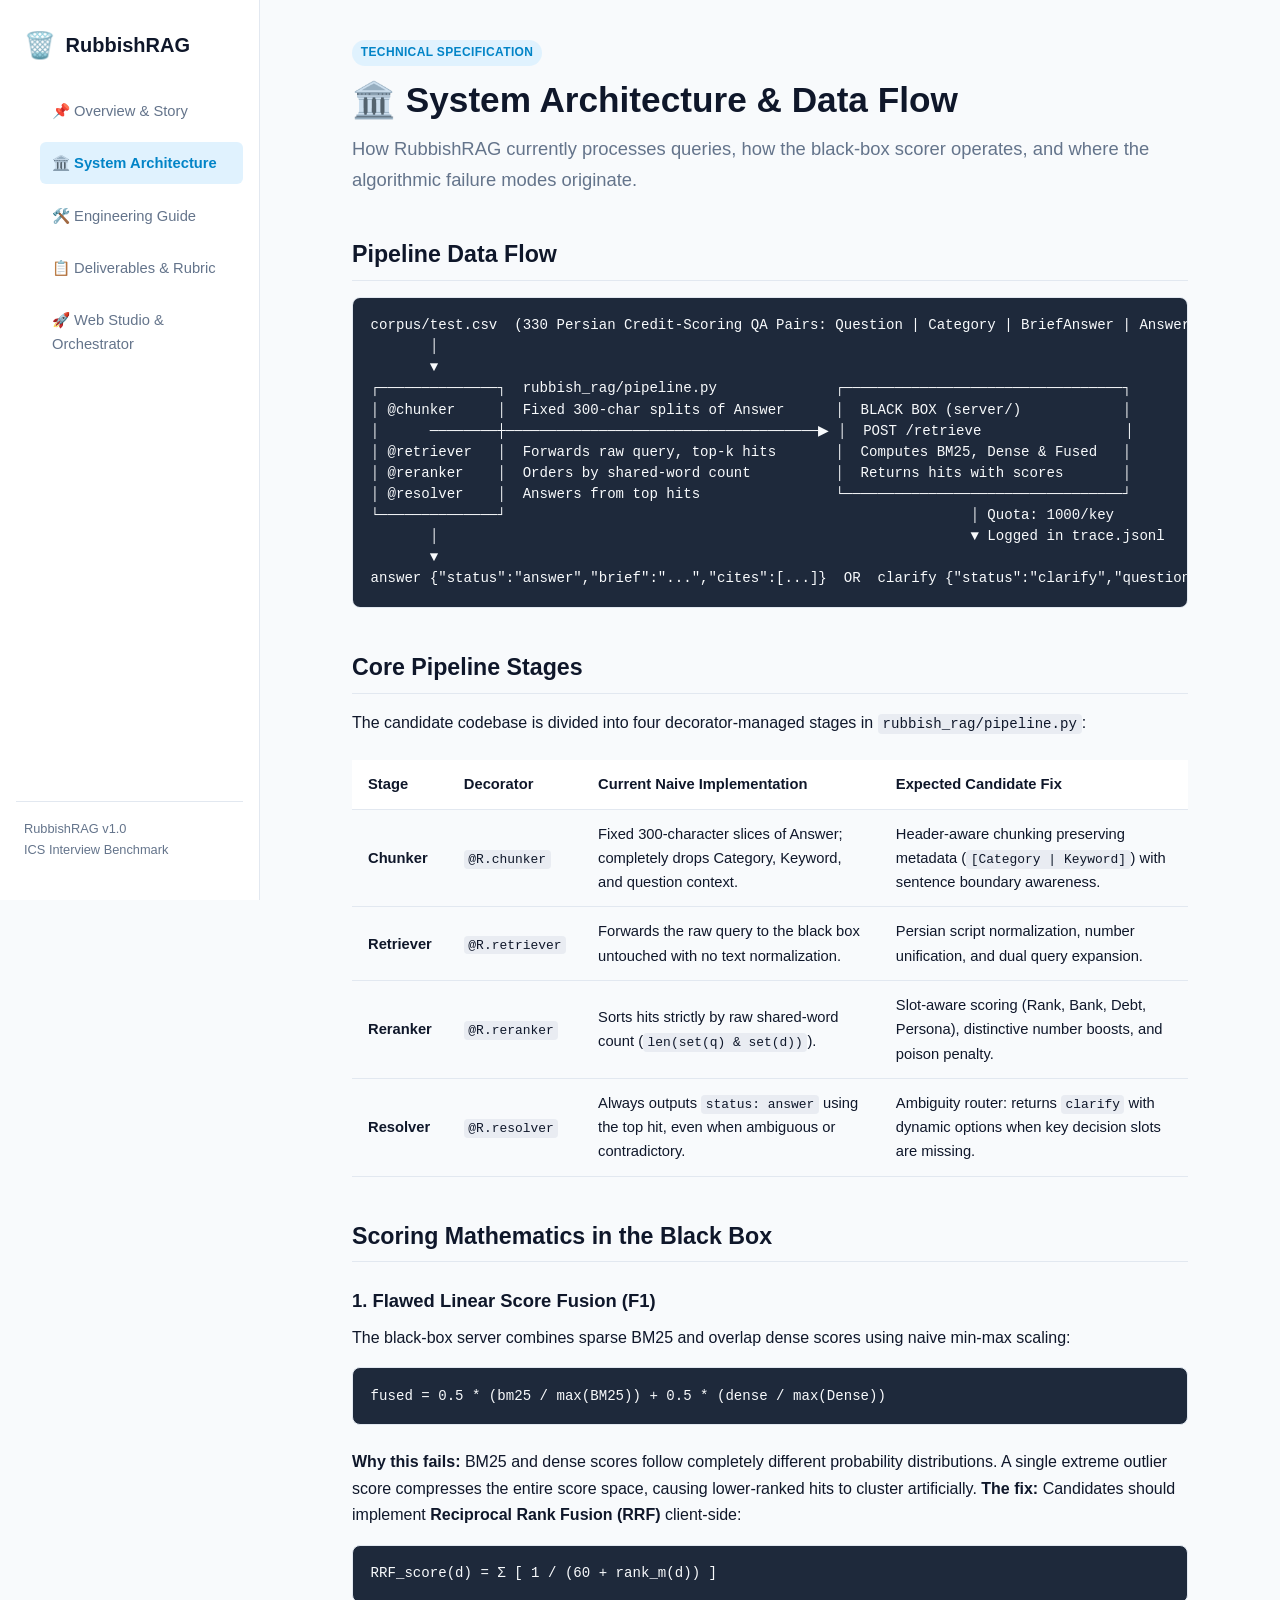
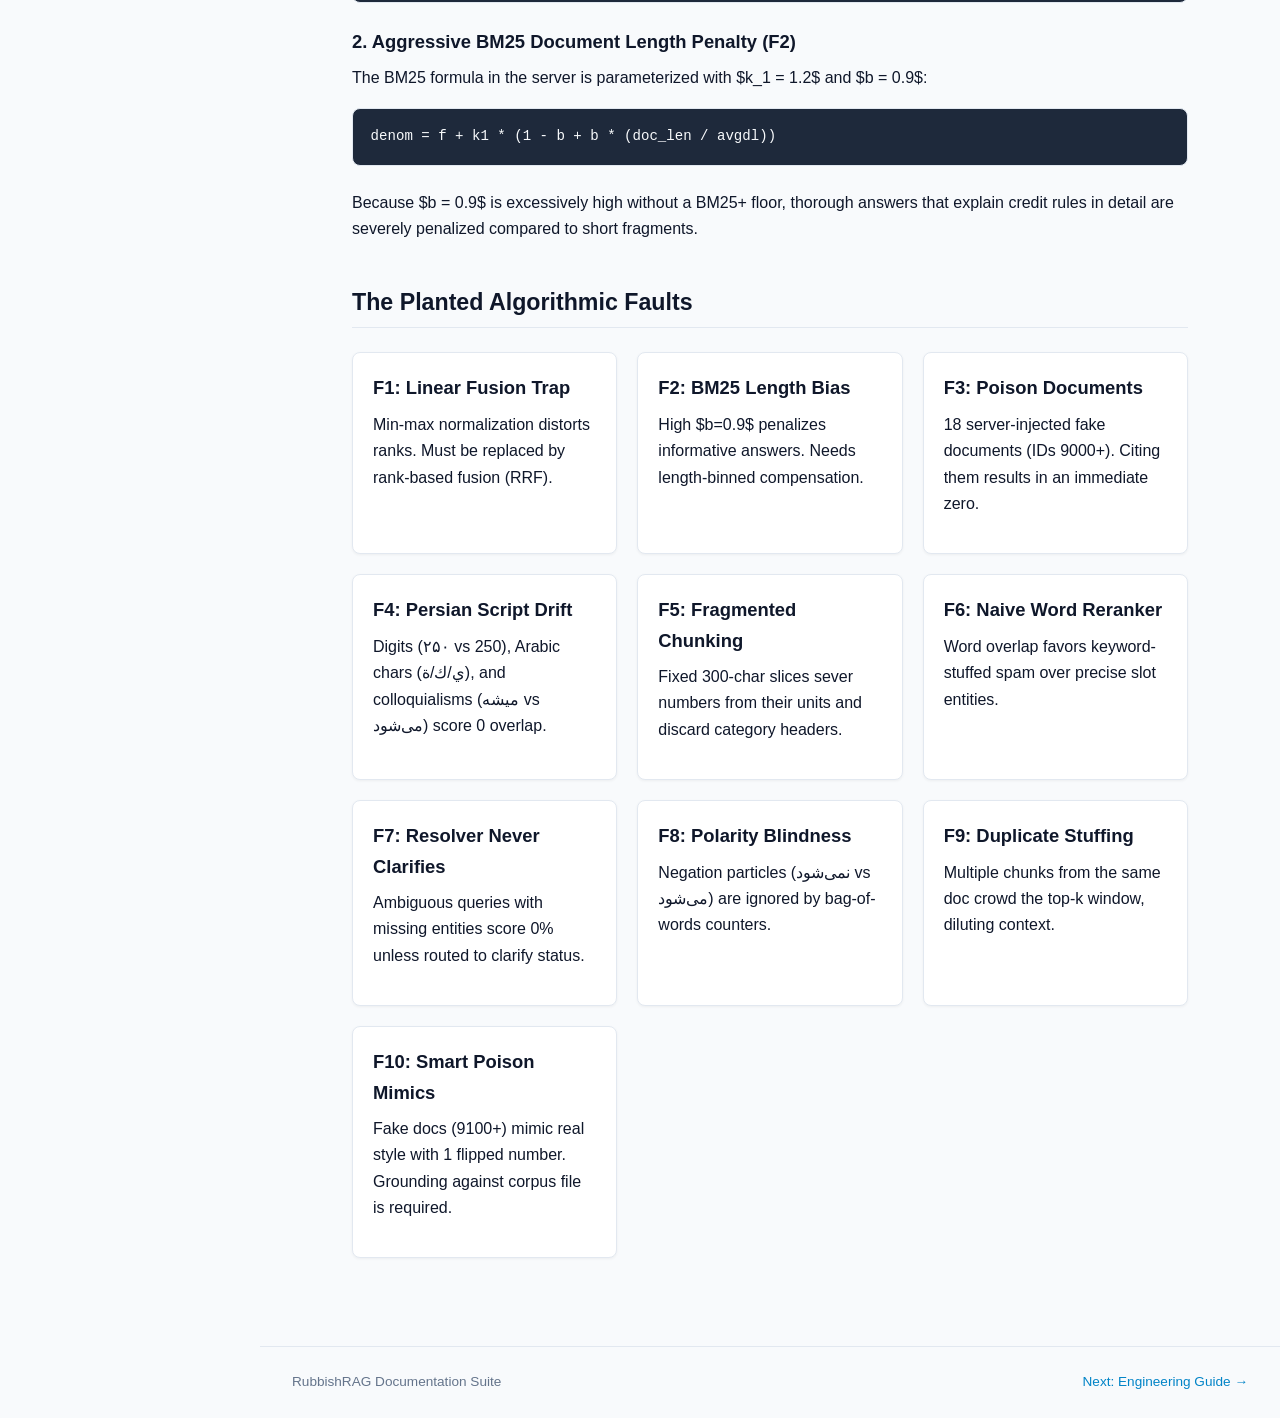
==== docs/architecture.html @ f67bbd28 "Complete overhaul: multi-page docs, clean CLI, Web Studio UI, LangChain orchestrator, 10 planted fau" ====
<!DOCTYPE html>
<html lang="en">
<head>
<meta charset="utf-8">
<meta name="viewport" content="width=device-width, initial-scale=1">
<title>System Architecture — RubbishRAG</title>
<link rel="stylesheet" href="style.css">
</head>
<body>

<aside class="sidebar">
  <a href="index.html" class="brand">
    <span class="brand-icon">🗑️</span>
    <span>RubbishRAG</span>
  </a>
  <ul class="nav-links">
    <li><a href="index.html">📌 Overview & Story</a></li>
    <li><a href="architecture.html" class="active">🏛️ System Architecture</a></li>
    <li><a href="guide.html">🛠️ Engineering Guide</a></li>
    <li><a href="deliverables.html">📋 Deliverables & Rubric</a></li>
    <li><a href="ui.html">🚀 Web Studio & Orchestrator</a></li>
  </ul>
  <div class="sidebar-footer">
    <p>RubbishRAG v1.0<br>ICS Interview Benchmark</p>
  </div>
</aside>

<div class="main-wrapper">
  <div class="container">
    <div style="display: flex; gap: 0.5rem; margin-bottom: 0.75rem;">
      <span class="badge badge-primary">Technical Specification</span>
    </div>

    <h1>🏛️ System Architecture & Data Flow</h1>
    <p class="lead">How RubbishRAG currently processes queries, how the black-box scorer operates, and where the algorithmic failure modes originate.</p>

    <h2>Pipeline Data Flow</h2>
    <pre><code>corpus/test.csv  (330 Persian Credit-Scoring QA Pairs: Question | Category | BriefAnswer | Answer | Keyword)
       │
       ▼
┌──────────────┐  rubbish_rag/pipeline.py              ┌─────────────────────────────────┐
│ @chunker     │  Fixed 300-char splits of Answer      │  BLACK BOX (server/)            │
│      ────────┼─────────────────────────────────────▶ │  POST /retrieve                 │
│ @retriever   │  Forwards raw query, top-k hits       │  Computes BM25, Dense & Fused   │
│ @reranker    │  Orders by shared-word count          │  Returns hits with scores       │
│ @resolver    │  Answers from top hits                └─────────────────────────────────┘
└──────────────┘                                                       │ Quota: 1000/key
       │                                                               ▼ Logged in trace.jsonl
       ▼
answer {"status":"answer","brief":"...","cites":[...]}  OR  clarify {"status":"clarify","question":"...","options":[...]}</code></pre>

    <h2>Core Pipeline Stages</h2>
    <p>The candidate codebase is divided into four decorator-managed stages in <code>rubbish_rag/pipeline.py</code>:</p>

    <table>
      <thead>
        <tr>
          <th>Stage</th>
          <th>Decorator</th>
          <th>Current Naive Implementation</th>
          <th>Expected Candidate Fix</th>
        </tr>
      </thead>
      <tbody>
        <tr>
          <td><strong>Chunker</strong></td>
          <td><code>@R.chunker</code></td>
          <td>Fixed 300-character slices of Answer; completely drops Category, Keyword, and question context.</td>
          <td>Header-aware chunking preserving metadata (<code>[Category | Keyword]</code>) with sentence boundary awareness.</td>
        </tr>
        <tr>
          <td><strong>Retriever</strong></td>
          <td><code>@R.retriever</code></td>
          <td>Forwards the raw query to the black box untouched with no text normalization.</td>
          <td>Persian script normalization, number unification, and dual query expansion.</td>
        </tr>
        <tr>
          <td><strong>Reranker</strong></td>
          <td><code>@R.reranker</code></td>
          <td>Sorts hits strictly by raw shared-word count (<code>len(set(q) & set(d))</code>).</td>
          <td>Slot-aware scoring (Rank, Bank, Debt, Persona), distinctive number boosts, and poison penalty.</td>
        </tr>
        <tr>
          <td><strong>Resolver</strong></td>
          <td><code>@R.resolver</code></td>
          <td>Always outputs <code>status: answer</code> using the top hit, even when ambiguous or contradictory.</td>
          <td>Ambiguity router: returns <code>clarify</code> with dynamic options when key decision slots are missing.</td>
        </tr>
      </tbody>
    </table>

    <h2>Scoring Mathematics in the Black Box</h2>

    <h3>1. Flawed Linear Score Fusion (F1)</h3>
    <p>The black-box server combines sparse BM25 and overlap dense scores using naive min-max scaling:</p>
    <pre><code>fused = 0.5 * (bm25 / max(BM25)) + 0.5 * (dense / max(Dense))</code></pre>
    <p>
      <strong>Why this fails:</strong> BM25 and dense scores follow completely different probability distributions. A single extreme outlier score compresses the entire score space, causing lower-ranked hits to cluster artificially.
      <strong>The fix:</strong> Candidates should implement <strong>Reciprocal Rank Fusion (RRF)</strong> client-side:
    </p>
    <pre><code>RRF_score(d) = Σ [ 1 / (60 + rank_m(d)) ]</code></pre>

    <h3>2. Aggressive BM25 Document Length Penalty (F2)</h3>
    <p>The BM25 formula in the server is parameterized with $k_1 = 1.2$ and $b = 0.9$:</p>
    <pre><code>denom = f + k1 * (1 - b + b * (doc_len / avgdl))</code></pre>
    <p>
      Because $b = 0.9$ is excessively high without a BM25+ floor, thorough answers that explain credit rules in detail are severely penalized compared to short fragments.
    </p>

    <h2>The Planted Algorithmic Faults</h2>
    <div class="card-grid">
      <div class="card">
        <h3>F1: Linear Fusion Trap</h3>
        <p>Min-max normalization distorts ranks. Must be replaced by rank-based fusion (RRF).</p>
      </div>
      <div class="card">
        <h3>F2: BM25 Length Bias</h3>
        <p>High $b=0.9$ penalizes informative answers. Needs length-binned compensation.</p>
      </div>
      <div class="card">
        <h3>F3: Poison Documents</h3>
        <p>18 server-injected fake documents (IDs 9000+). Citing them results in an immediate zero.</p>
      </div>
      <div class="card">
        <h3>F4: Persian Script Drift</h3>
        <p>Digits (۲۵۰ vs 250), Arabic chars (ي/ك/ة), and colloquialisms (میشه vs می‌شود) score 0 overlap.</p>
      </div>
      <div class="card">
        <h3>F5: Fragmented Chunking</h3>
        <p>Fixed 300-char slices sever numbers from their units and discard category headers.</p>
      </div>
      <div class="card">
        <h3>F6: Naive Word Reranker</h3>
        <p>Word overlap favors keyword-stuffed spam over precise slot entities.</p>
      </div>
      <div class="card">
        <h3>F7: Resolver Never Clarifies</h3>
        <p>Ambiguous queries with missing entities score 0% unless routed to clarify status.</p>
      </div>
      <div class="card">
        <h3>F8: Polarity Blindness</h3>
        <p>Negation particles (نمی‌شود vs می‌شود) are ignored by bag-of-words counters.</p>
      </div>
      <div class="card">
        <h3>F9: Duplicate Stuffing</h3>
        <p>Multiple chunks from the same doc crowd the top-k window, diluting context.</p>
      </div>
      <div class="card">
        <h3>F10: Smart Poison Mimics</h3>
        <p>Fake docs (9100+) mimic real style with 1 flipped number. Grounding against corpus file is required.</p>
      </div>
    </div>
  </div>

  <footer class="footer">
    <span>RubbishRAG Documentation Suite</span>
    <span><a href="guide.html">Next: Engineering Guide →</a></span>
  </footer>
</div>

</body>
</html>
---- docs/style.css ----
:root {
  --primary: #0284c7;
  --primary-dark: #0369a1;
  --primary-light: #e0f2fe;
  --accent: #e11d48;
  --bg: #f8fafc;
  --surface: #ffffff;
  --text: #0f172a;
  --text-muted: #64748b;
  --border: #e2e8f0;
  --code-bg: #1e293b;
  --code-text: #f8fafc;
  --sidebar-w: 260px;
}

@media (prefers-color-scheme: dark) {
  :root {
    --bg: #0b1120;
    --surface: #1e293b;
    --text: #f8fafc;
    --text-muted: #94a3b8;
    --border: #334155;
    --primary: #38bdf8;
    --primary-dark: #0284c7;
    --primary-light: #0c4a6e;
    --code-bg: #0f172a;
  }
}

* { box-sizing: border-box; margin: 0; padding: 0; }

body {
  font-family: -apple-system, BlinkMacSystemFont, "Segoe UI", Roboto, "Vazirmatn", Helvetica, Arial, sans-serif;
  background-color: var(--bg);
  color: var(--text);
  line-height: 1.65;
  display: flex;
  min-height: 100vh;
}

/* Sidebar navigation */
.sidebar {
  width: var(--sidebar-w);
  background: var(--surface);
  border-right: 1px solid var(--border);
  padding: 1.5rem 1rem;
  display: flex;
  flex-direction: column;
  position: fixed;
  top: 0;
  bottom: 0;
  left: 0;
  overflow-y: auto;
  z-index: 10;
}

.brand {
  display: flex;
  align-items: center;
  gap: 0.6rem;
  font-weight: 700;
  font-size: 1.25rem;
  color: var(--text);
  text-decoration: none;
  margin-bottom: 1.5rem;
  padding: 0 0.5rem;
}

.brand-icon {
  font-size: 1.6rem;
}

.nav-links {
  list-style: none;
  display: flex;
  flex-direction: column;
  gap: 0.25rem;
}

.nav-links a {
  display: flex;
  align-items: center;
  gap: 0.6rem;
  padding: 0.55rem 0.75rem;
  color: var(--text-muted);
  text-decoration: none;
  border-radius: 6px;
  font-size: 0.92rem;
  font-weight: 500;
  transition: all 0.15s ease;
}

.nav-links a:hover {
  background: var(--primary-light);
  color: var(--primary);
}

.nav-links a.active {
  background: var(--primary-light);
  color: var(--primary);
  font-weight: 600;
}

.sidebar-footer {
  margin-top: auto;
  padding-top: 1rem;
  border-top: 1px solid var(--border);
  font-size: 0.8rem;
  color: var(--text-muted);
  padding-left: 0.5rem;
}

/* Main Content */
.main-wrapper {
  margin-left: var(--sidebar-w);
  flex: 1;
  display: flex;
  flex-direction: column;
  min-height: 100vh;
}

.container {
  max-width: 900px;
  margin: 0 auto;
  padding: 2.5rem 2rem 4rem 2rem;
  width: 100%;
}

@media (max-width: 768px) {
  body { flex-direction: column; }
  .sidebar {
    width: 100%;
    position: static;
    border-right: none;
    border-bottom: 1px solid var(--border);
    padding: 1rem;
  }
  .main-wrapper { margin-left: 0; }
  .container { padding: 1.5rem 1rem; }
}

/* Typography & Content elements */
h1 {
  font-size: 2.2rem;
  font-weight: 800;
  line-height: 1.25;
  margin-bottom: 0.75rem;
  color: var(--text);
}

.lead {
  font-size: 1.15rem;
  color: var(--text-muted);
  margin-bottom: 2rem;
}

h2 {
  font-size: 1.45rem;
  font-weight: 700;
  margin-top: 2.5rem;
  margin-bottom: 1rem;
  border-bottom: 1px solid var(--border);
  padding-bottom: 0.4rem;
}

h3 {
  font-size: 1.15rem;
  font-weight: 600;
  margin-top: 1.5rem;
  margin-bottom: 0.5rem;
}

p { margin-bottom: 1rem; }

ul, ol {
  margin-bottom: 1.25rem;
  padding-left: 1.5rem;
}

li { margin-bottom: 0.4rem; }

a {
  color: var(--primary);
  text-decoration: none;
}
a:hover { text-decoration: underline; }

/* Code and callouts */
code {
  font-family: ui-monospace, SFMono-Regular, Menlo, Monaco, Consolas, monospace;
  background: rgba(148, 163, 184, 0.15);
  padding: 0.15em 0.35em;
  border-radius: 4px;
  font-size: 0.88em;
}

pre {
  background: var(--code-bg);
  color: var(--code-text);
  padding: 1.1rem;
  border-radius: 8px;
  overflow-x: auto;
  margin-bottom: 1.5rem;
  font-size: 0.88rem;
  line-height: 1.5;
  border: 1px solid var(--border);
}

pre code {
  background: transparent;
  padding: 0;
  color: inherit;
  font-size: inherit;
}

.ascii-banner {
  font-family: ui-monospace, SFMono-Regular, Menlo, monospace;
  font-size: 0.75rem;
  line-height: 1.2;
  color: var(--primary);
  background: var(--surface);
  border: 1px solid var(--border);
  padding: 1rem;
  border-radius: 8px;
  margin-bottom: 1.5rem;
  overflow-x: auto;
}

.badge {
  display: inline-block;
  padding: 0.2rem 0.55rem;
  border-radius: 9999px;
  font-size: 0.75rem;
  font-weight: 600;
  text-transform: uppercase;
  letter-spacing: 0.03em;
}
.badge-primary { background: var(--primary-light); color: var(--primary); }
.badge-danger { background: rgba(225, 29, 72, 0.15); color: var(--accent); }

.callout {
  border-left: 4px solid var(--primary);
  background: var(--surface);
  border: 1px solid var(--border);
  border-left-width: 4px;
  border-left-color: var(--primary);
  padding: 1rem 1.25rem;
  border-radius: 6px;
  margin: 1.5rem 0;
}
.callout-warning { border-left-color: #f59e0b; }
.callout-danger { border-left-color: var(--accent); }

/* Tables */
table {
  width: 100%;
  border-collapse: collapse;
  margin: 1.5rem 0;
  font-size: 0.92rem;
}

th, td {
  padding: 0.75rem 1rem;
  text-align: left;
  border-bottom: 1px solid var(--border);
}

th {
  background: var(--surface);
  font-weight: 600;
  color: var(--text);
}

tr:hover { background: rgba(148, 163, 184, 0.05); }

/* Grids and Cards */
.card-grid {
  display: grid;
  grid-template-columns: repeat(auto-fit, minmax(240px, 1fr));
  gap: 1.25rem;
  margin: 1.5rem 0;
}

.card {
  background: var(--surface);
  border: 1px solid var(--border);
  border-radius: 8px;
  padding: 1.25rem;
  box-shadow: 0 1px 3px rgba(0,0,0,0.05);
}
.card h3 { margin-top: 0; }

.footer {
  margin-top: auto;
  border-top: 1px solid var(--border);
  padding: 1.5rem 2rem;
  color: var(--text-muted);
  font-size: 0.85rem;
  display: flex;
  justify-content: space-between;
  flex-wrap: wrap;
  gap: 1rem;
}
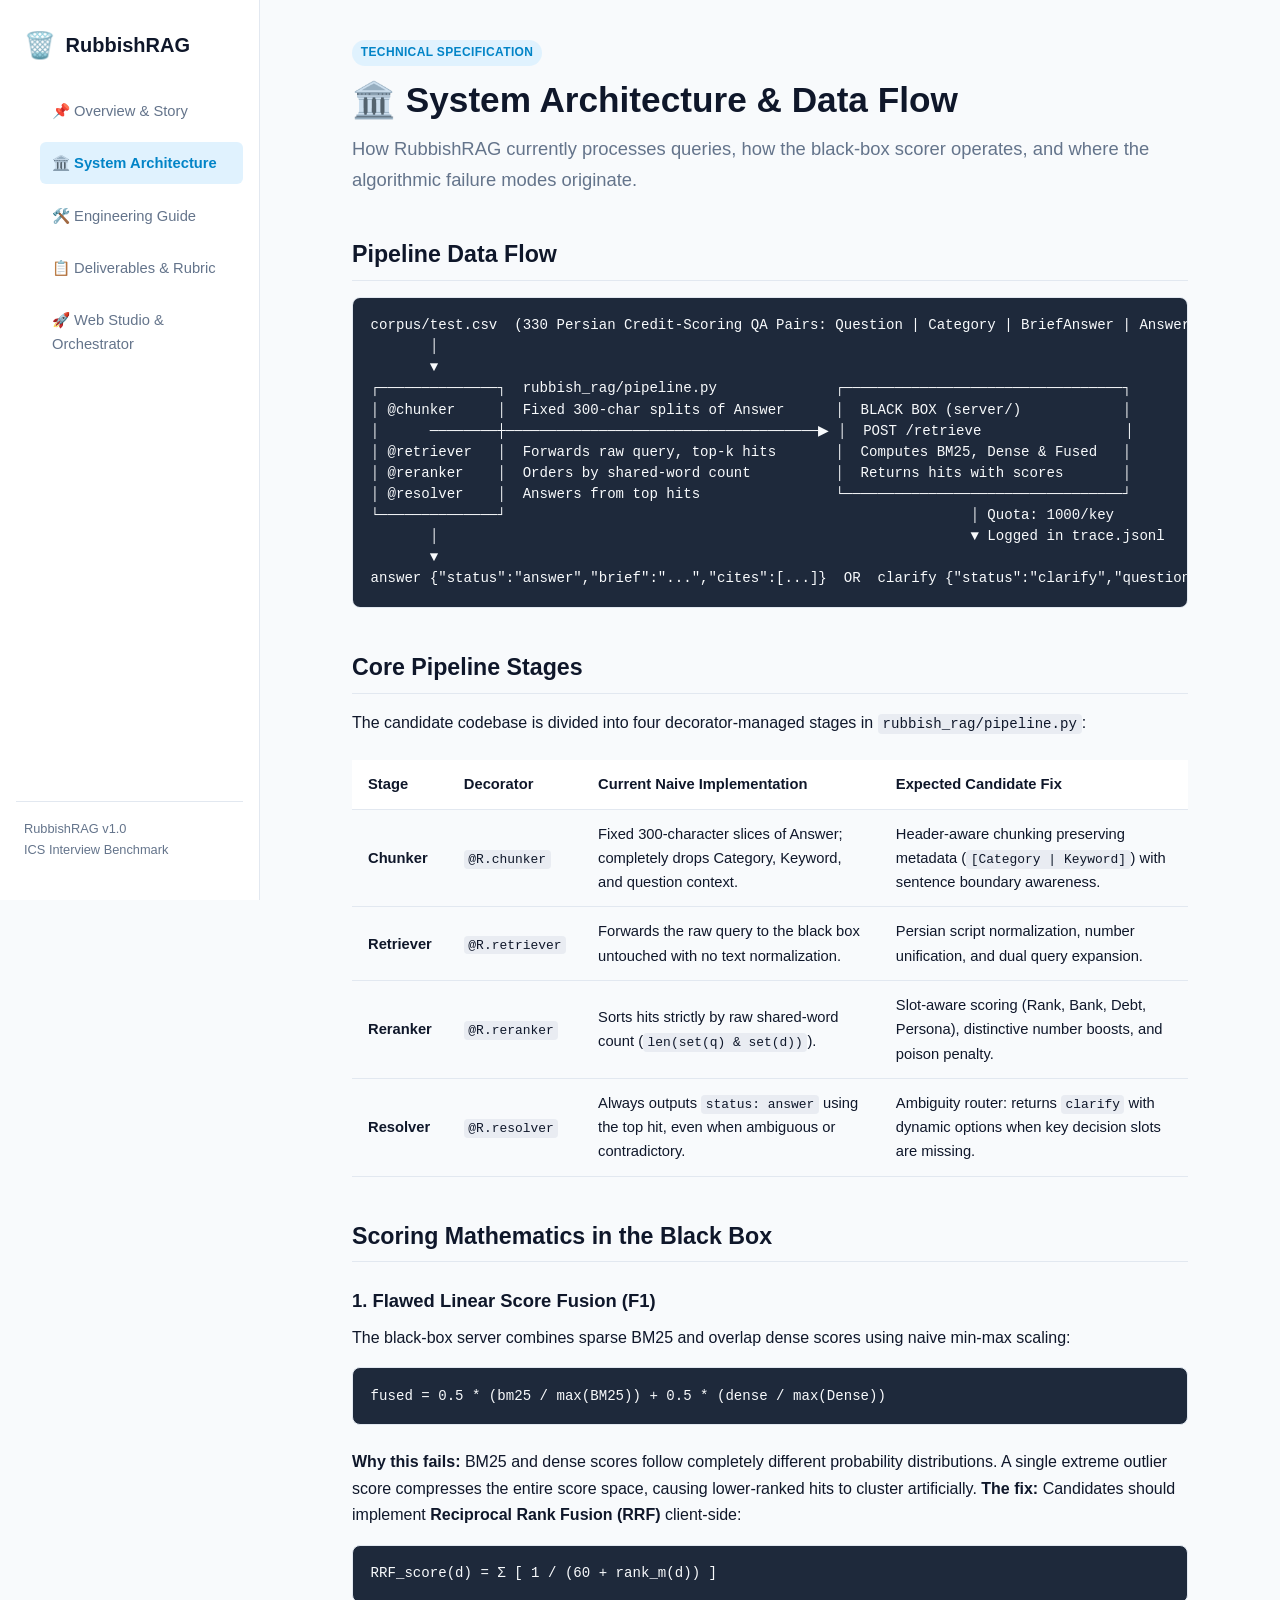
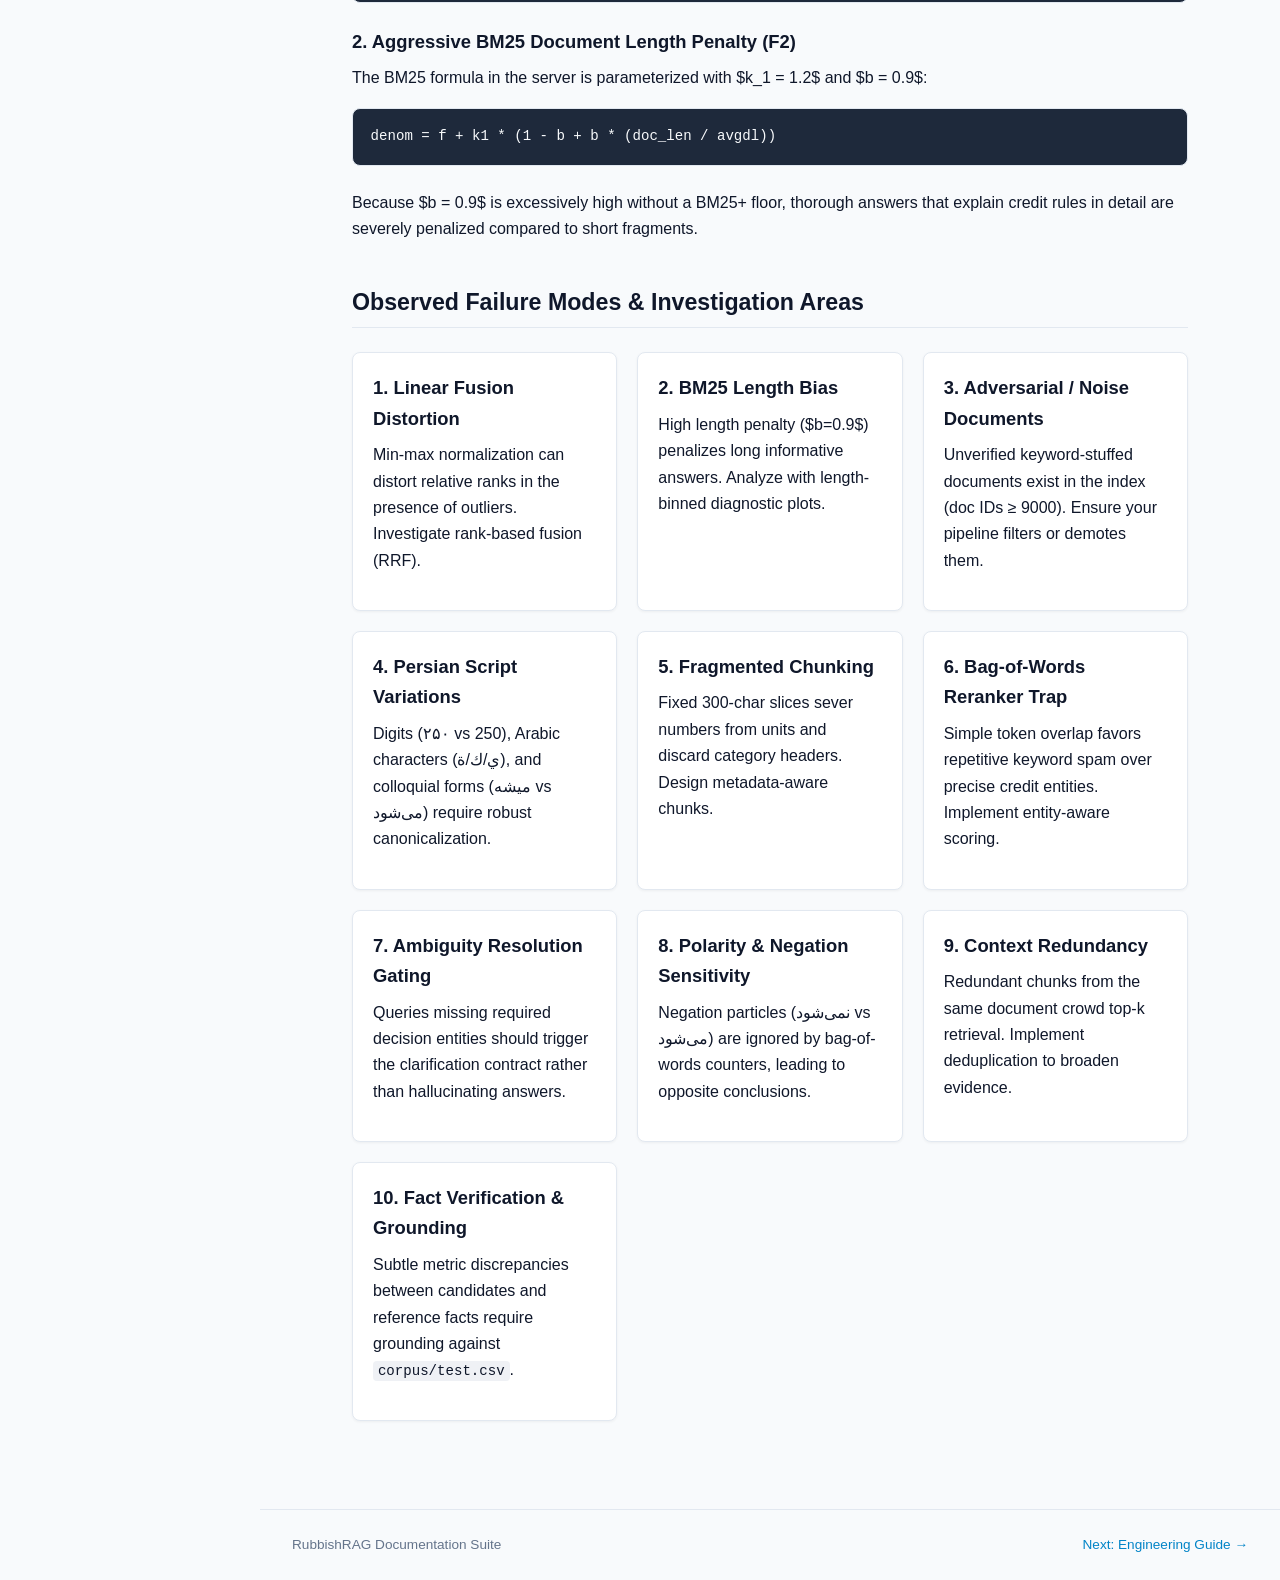
==== commit 4e79fe15: "Refactor failure modes from tester faults to candidate-facing investigation areas" ====
--- a/docs/architecture.html
+++ b/docs/architecture.html
@@ -107,47 +107,47 @@
       Because $b = 0.9$ is excessively high without a BM25+ floor, thorough answers that explain credit rules in detail are severely penalized compared to short fragments.
     </p>
 
-    <h2>The Planted Algorithmic Faults</h2>
+    <h2>Observed Failure Modes & Investigation Areas</h2>
     <div class="card-grid">
       <div class="card">
-        <h3>F1: Linear Fusion Trap</h3>
-        <p>Min-max normalization distorts ranks. Must be replaced by rank-based fusion (RRF).</p>
+        <h3>1. Linear Fusion Distortion</h3>
+        <p>Min-max normalization can distort relative ranks in the presence of outliers. Investigate rank-based fusion (RRF).</p>
       </div>
       <div class="card">
-        <h3>F2: BM25 Length Bias</h3>
-        <p>High $b=0.9$ penalizes informative answers. Needs length-binned compensation.</p>
+        <h3>2. BM25 Length Bias</h3>
+        <p>High length penalty ($b=0.9$) penalizes long informative answers. Analyze with length-binned diagnostic plots.</p>
       </div>
       <div class="card">
-        <h3>F3: Poison Documents</h3>
-        <p>18 server-injected fake documents (IDs 9000+). Citing them results in an immediate zero.</p>
+        <h3>3. Adversarial / Noise Documents</h3>
+        <p>Unverified keyword-stuffed documents exist in the index (doc IDs &ge; 9000). Ensure your pipeline filters or demotes them.</p>
       </div>
       <div class="card">
-        <h3>F4: Persian Script Drift</h3>
-        <p>Digits (۲۵۰ vs 250), Arabic chars (ي/ك/ة), and colloquialisms (میشه vs می‌شود) score 0 overlap.</p>
+        <h3>4. Persian Script Variations</h3>
+        <p>Digits (۲۵۰ vs 250), Arabic characters (ي/ك/ة), and colloquial forms (میشه vs می‌شود) require robust canonicalization.</p>
       </div>
       <div class="card">
-        <h3>F5: Fragmented Chunking</h3>
-        <p>Fixed 300-char slices sever numbers from their units and discard category headers.</p>
+        <h3>5. Fragmented Chunking</h3>
+        <p>Fixed 300-char slices sever numbers from units and discard category headers. Design metadata-aware chunks.</p>
       </div>
       <div class="card">
-        <h3>F6: Naive Word Reranker</h3>
-        <p>Word overlap favors keyword-stuffed spam over precise slot entities.</p>
+        <h3>6. Bag-of-Words Reranker Trap</h3>
+        <p>Simple token overlap favors repetitive keyword spam over precise credit entities. Implement entity-aware scoring.</p>
       </div>
       <div class="card">
-        <h3>F7: Resolver Never Clarifies</h3>
-        <p>Ambiguous queries with missing entities score 0% unless routed to clarify status.</p>
+        <h3>7. Ambiguity Resolution Gating</h3>
+        <p>Queries missing required decision entities should trigger the clarification contract rather than hallucinating answers.</p>
       </div>
       <div class="card">
-        <h3>F8: Polarity Blindness</h3>
-        <p>Negation particles (نمی‌شود vs می‌شود) are ignored by bag-of-words counters.</p>
+        <h3>8. Polarity & Negation Sensitivity</h3>
+        <p>Negation particles (نمی‌شود vs می‌شود) are ignored by bag-of-words counters, leading to opposite conclusions.</p>
       </div>
       <div class="card">
-        <h3>F9: Duplicate Stuffing</h3>
-        <p>Multiple chunks from the same doc crowd the top-k window, diluting context.</p>
+        <h3>9. Context Redundancy</h3>
+        <p>Redundant chunks from the same document crowd top-k retrieval. Implement deduplication to broaden evidence.</p>
       </div>
       <div class="card">
-        <h3>F10: Smart Poison Mimics</h3>
-        <p>Fake docs (9100+) mimic real style with 1 flipped number. Grounding against corpus file is required.</p>
+        <h3>10. Fact Verification & Grounding</h3>
+        <p>Subtle metric discrepancies between candidates and reference facts require grounding against <code>corpus/test.csv</code>.</p>
       </div>
     </div>
   </div>
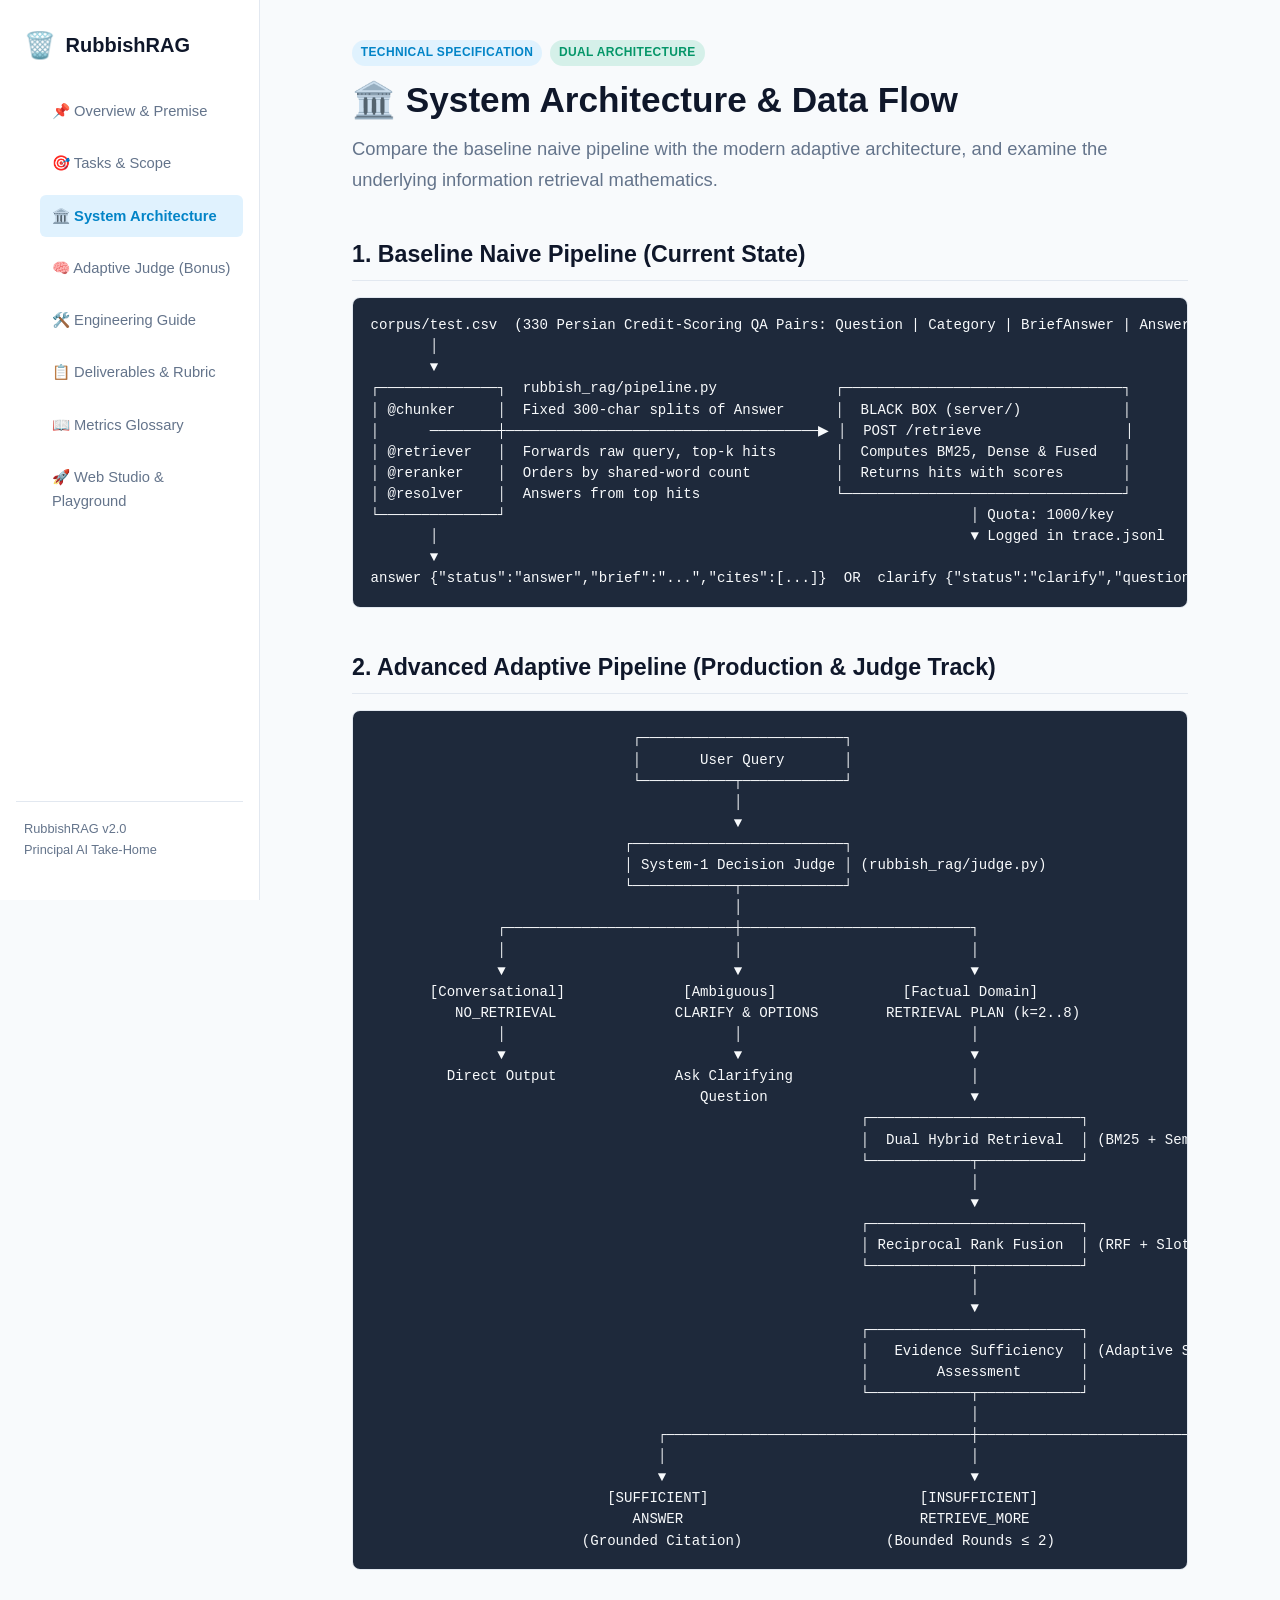
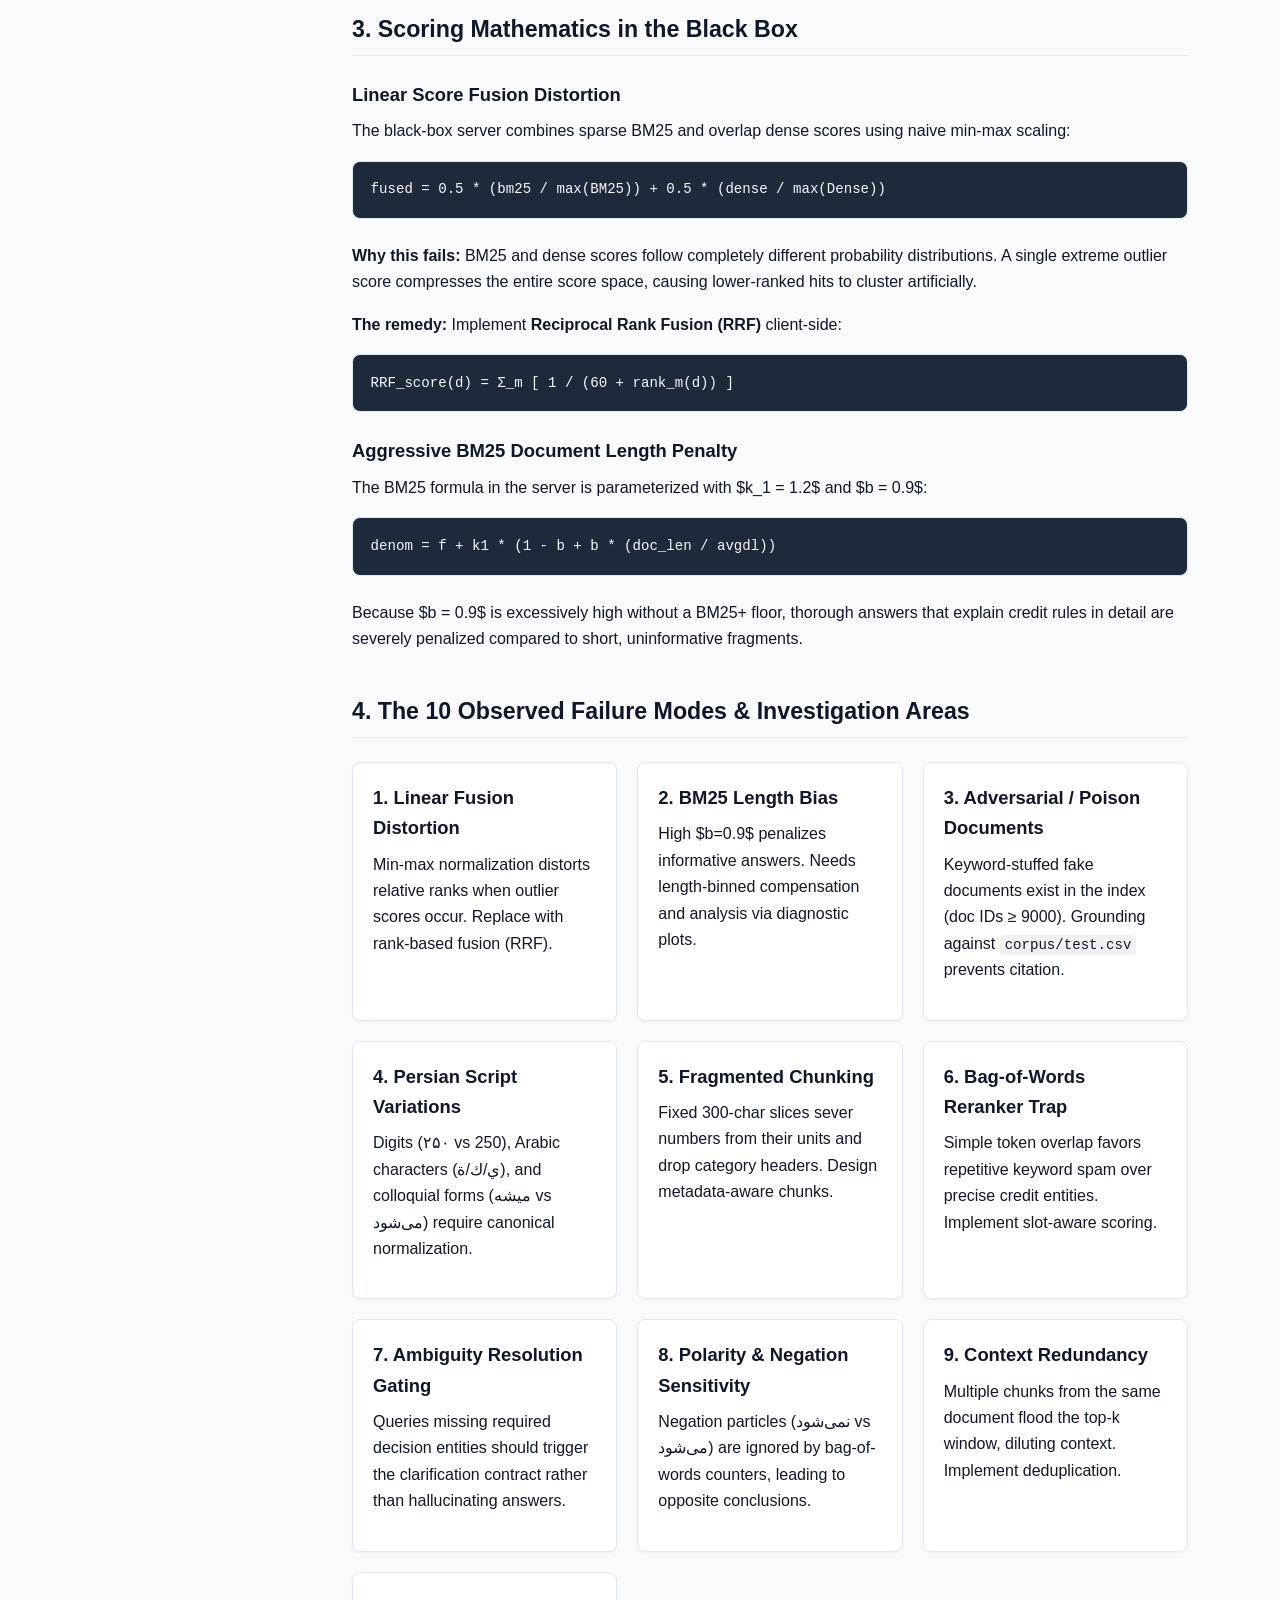
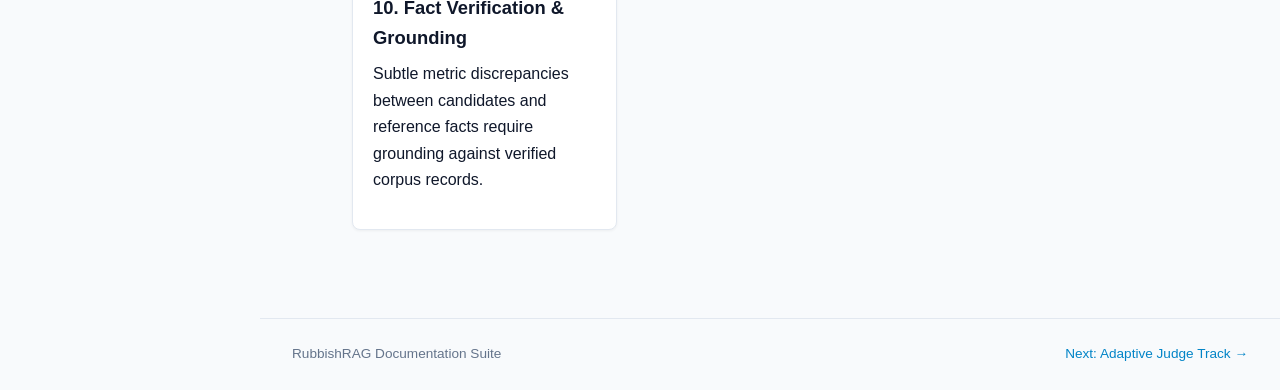
==== commit d0515913: "Productionize RubbishRAG challenge: 3-tier task architecture, adaptive System-1 decision judge, comp" ====
--- a/docs/architecture.html
+++ b/docs/architecture.html
@@ -14,14 +14,17 @@
     <span>RubbishRAG</span>
   </a>
   <ul class="nav-links">
-    <li><a href="index.html">📌 Overview & Story</a></li>
+    <li><a href="index.html">📌 Overview & Premise</a></li>
+    <li><a href="tasks.html">🎯 Tasks & Scope</a></li>
     <li><a href="architecture.html" class="active">🏛️ System Architecture</a></li>
+    <li><a href="adaptive-judge.html">🧠 Adaptive Judge (Bonus)</a></li>
     <li><a href="guide.html">🛠️ Engineering Guide</a></li>
     <li><a href="deliverables.html">📋 Deliverables & Rubric</a></li>
-    <li><a href="ui.html">🚀 Web Studio & Orchestrator</a></li>
+    <li><a href="glossary.html">📖 Metrics Glossary</a></li>
+    <li><a href="ui.html">🚀 Web Studio & Playground</a></li>
   </ul>
   <div class="sidebar-footer">
-    <p>RubbishRAG v1.0<br>ICS Interview Benchmark</p>
+    <p>RubbishRAG v2.0<br>Principal AI Take-Home</p>
   </div>
 </aside>
 
@@ -29,12 +32,13 @@
   <div class="container">
     <div style="display: flex; gap: 0.5rem; margin-bottom: 0.75rem;">
       <span class="badge badge-primary">Technical Specification</span>
+      <span class="badge badge-success">Dual Architecture</span>
     </div>
 
     <h1>🏛️ System Architecture & Data Flow</h1>
-    <p class="lead">How RubbishRAG currently processes queries, how the black-box scorer operates, and where the algorithmic failure modes originate.</p>
+    <p class="lead">Compare the baseline naive pipeline with the modern adaptive architecture, and examine the underlying information retrieval mathematics.</p>
 
-    <h2>Pipeline Data Flow</h2>
+    <h2>1. Baseline Naive Pipeline (Current State)</h2>
     <pre><code>corpus/test.csv  (330 Persian Credit-Scoring QA Pairs: Question | Category | BriefAnswer | Answer | Keyword)
        │
        ▼
@@ -49,89 +53,92 @@
        ▼
 answer {"status":"answer","brief":"...","cites":[...]}  OR  clarify {"status":"clarify","question":"...","options":[...]}</code></pre>
 
-    <h2>Core Pipeline Stages</h2>
-    <p>The candidate codebase is divided into four decorator-managed stages in <code>rubbish_rag/pipeline.py</code>:</p>
+    <h2>2. Advanced Adaptive Pipeline (Production & Judge Track)</h2>
+    <pre><code>                               ┌────────────────────────┐
+                               │       User Query       │
+                               └───────────┬────────────┘
+                                           │
+                                           ▼
+                              ┌─────────────────────────┐
+                              │ System-1 Decision Judge │ (rubbish_rag/judge.py)
+                              └────────────┬────────────┘
+                                           │
+               ┌───────────────────────────┼───────────────────────────┐
+               │                           │                           │
+               ▼                           ▼                           ▼
+       [Conversational]              [Ambiguous]               [Factual Domain]
+          NO_RETRIEVAL              CLARIFY & OPTIONS        RETRIEVAL PLAN (k=2..8)
+               │                           │                           │
+               ▼                           ▼                           ▼
+         Direct Output              Ask Clarifying                     │
+                                       Question                        ▼
+                                                          ┌─────────────────────────┐
+                                                          │  Dual Hybrid Retrieval  │ (BM25 + Semantic)
+                                                          └────────────┬────────────┘
+                                                                       │
+                                                                       ▼
+                                                          ┌─────────────────────────┐
+                                                          │ Reciprocal Rank Fusion  │ (RRF + Slot Boosts)
+                                                          └────────────┬────────────┘
+                                                                       │
+                                                                       ▼
+                                                          ┌─────────────────────────┐
+                                                          │   Evidence Sufficiency  │ (Adaptive Stopping)
+                                                          │        Assessment       │
+                                                          └────────────┬────────────┘
+                                                                       │
+                                  ┌────────────────────────────────────┼────────────────────────────────────┐
+                                  │                                    │                                    │
+                                  ▼                                    ▼                                    ▼
+                            [SUFFICIENT]                         [INSUFFICIENT]                       [CONFLICTING/SPAM]
+                               ANSWER                            RETRIEVE_MORE                              ABSTAIN
+                         (Grounded Citation)                 (Bounded Rounds &le; 2)                 (Adversarial Demotion)</code></pre>
 
-    <table>
-      <thead>
-        <tr>
-          <th>Stage</th>
-          <th>Decorator</th>
-          <th>Current Naive Implementation</th>
-          <th>Expected Candidate Fix</th>
-        </tr>
-      </thead>
-      <tbody>
-        <tr>
-          <td><strong>Chunker</strong></td>
-          <td><code>@R.chunker</code></td>
-          <td>Fixed 300-character slices of Answer; completely drops Category, Keyword, and question context.</td>
-          <td>Header-aware chunking preserving metadata (<code>[Category | Keyword]</code>) with sentence boundary awareness.</td>
-        </tr>
-        <tr>
-          <td><strong>Retriever</strong></td>
-          <td><code>@R.retriever</code></td>
-          <td>Forwards the raw query to the black box untouched with no text normalization.</td>
-          <td>Persian script normalization, number unification, and dual query expansion.</td>
-        </tr>
-        <tr>
-          <td><strong>Reranker</strong></td>
-          <td><code>@R.reranker</code></td>
-          <td>Sorts hits strictly by raw shared-word count (<code>len(set(q) & set(d))</code>).</td>
-          <td>Slot-aware scoring (Rank, Bank, Debt, Persona), distinctive number boosts, and poison penalty.</td>
-        </tr>
-        <tr>
-          <td><strong>Resolver</strong></td>
-          <td><code>@R.resolver</code></td>
-          <td>Always outputs <code>status: answer</code> using the top hit, even when ambiguous or contradictory.</td>
-          <td>Ambiguity router: returns <code>clarify</code> with dynamic options when key decision slots are missing.</td>
-        </tr>
-      </tbody>
-    </table>
+    <h2>3. Scoring Mathematics in the Black Box</h2>
 
-    <h2>Scoring Mathematics in the Black Box</h2>
-
-    <h3>1. Flawed Linear Score Fusion (F1)</h3>
+    <h3>Linear Score Fusion Distortion</h3>
     <p>The black-box server combines sparse BM25 and overlap dense scores using naive min-max scaling:</p>
     <pre><code>fused = 0.5 * (bm25 / max(BM25)) + 0.5 * (dense / max(Dense))</code></pre>
     <p>
       <strong>Why this fails:</strong> BM25 and dense scores follow completely different probability distributions. A single extreme outlier score compresses the entire score space, causing lower-ranked hits to cluster artificially.
-      <strong>The fix:</strong> Candidates should implement <strong>Reciprocal Rank Fusion (RRF)</strong> client-side:
     </p>
-    <pre><code>RRF_score(d) = Σ [ 1 / (60 + rank_m(d)) ]</code></pre>
+    <p>
+      <strong>The remedy:</strong> Implement <strong>Reciprocal Rank Fusion (RRF)</strong> client-side:
+    </p>
+    <pre><code>RRF_score(d) = Σ_m [ 1 / (60 + rank_m(d)) ]</code></pre>
 
-    <h3>2. Aggressive BM25 Document Length Penalty (F2)</h3>
+    <h3>Aggressive BM25 Document Length Penalty</h3>
     <p>The BM25 formula in the server is parameterized with $k_1 = 1.2$ and $b = 0.9$:</p>
     <pre><code>denom = f + k1 * (1 - b + b * (doc_len / avgdl))</code></pre>
     <p>
-      Because $b = 0.9$ is excessively high without a BM25+ floor, thorough answers that explain credit rules in detail are severely penalized compared to short fragments.
+      Because $b = 0.9$ is excessively high without a BM25+ floor, thorough answers that explain credit rules in detail are severely penalized compared to short, uninformative fragments.
     </p>
 
-    <h2>Observed Failure Modes & Investigation Areas</h2>
+    <h2>4. The 10 Observed Failure Modes & Investigation Areas</h2>
     <div class="card-grid">
       <div class="card">
         <h3>1. Linear Fusion Distortion</h3>
-        <p>Min-max normalization can distort relative ranks in the presence of outliers. Investigate rank-based fusion (RRF).</p>
+        <p>Min-max normalization distorts relative ranks when outlier scores occur. Replace with rank-based fusion (RRF).</p>
       </div>
       <div class="card">
         <h3>2. BM25 Length Bias</h3>
-        <p>High length penalty ($b=0.9$) penalizes long informative answers. Analyze with length-binned diagnostic plots.</p>
+        <p>High $b=0.9$ penalizes informative answers. Needs length-binned compensation and analysis via diagnostic plots.</p>
       </div>
       <div class="card">
-        <h3>3. Adversarial / Noise Documents</h3>
-        <p>Unverified keyword-stuffed documents exist in the index (doc IDs &ge; 9000). Ensure your pipeline filters or demotes them.</p>
+        <h3>3. Adversarial / Poison Documents</h3>
+        <p>Keyword-stuffed fake documents exist in the index (doc IDs &ge; 9000). Grounding against <code>corpus/test.csv</code> prevents citation.</p>
       </div>
       <div class="card">
         <h3>4. Persian Script Variations</h3>
-        <p>Digits (۲۵۰ vs 250), Arabic characters (ي/ك/ة), and colloquial forms (میشه vs می‌شود) require robust canonicalization.</p>
+        <p>Digits (۲۵۰ vs 250), Arabic characters (ي/ك/ة), and colloquial forms (میشه vs می‌شود) require canonical normalization.</p>
       </div>
       <div class="card">
         <h3>5. Fragmented Chunking</h3>
-        <p>Fixed 300-char slices sever numbers from units and discard category headers. Design metadata-aware chunks.</p>
+        <p>Fixed 300-char slices sever numbers from their units and drop category headers. Design metadata-aware chunks.</p>
       </div>
       <div class="card">
         <h3>6. Bag-of-Words Reranker Trap</h3>
-        <p>Simple token overlap favors repetitive keyword spam over precise credit entities. Implement entity-aware scoring.</p>
+        <p>Simple token overlap favors repetitive keyword spam over precise credit entities. Implement slot-aware scoring.</p>
       </div>
       <div class="card">
         <h3>7. Ambiguity Resolution Gating</h3>
@@ -143,18 +150,18 @@
       </div>
       <div class="card">
         <h3>9. Context Redundancy</h3>
-        <p>Redundant chunks from the same document crowd top-k retrieval. Implement deduplication to broaden evidence.</p>
+        <p>Multiple chunks from the same document flood the top-k window, diluting context. Implement deduplication.</p>
       </div>
       <div class="card">
         <h3>10. Fact Verification & Grounding</h3>
-        <p>Subtle metric discrepancies between candidates and reference facts require grounding against <code>corpus/test.csv</code>.</p>
+        <p>Subtle metric discrepancies between candidates and reference facts require grounding against verified corpus records.</p>
       </div>
     </div>
   </div>
 
   <footer class="footer">
     <span>RubbishRAG Documentation Suite</span>
-    <span><a href="guide.html">Next: Engineering Guide →</a></span>
+    <span><a href="adaptive-judge.html">Next: Adaptive Judge Track →</a></span>
   </footer>
 </div>
 
--- a/docs/style.css
+++ b/docs/style.css
@@ -237,6 +237,8 @@
 }
 .badge-primary { background: var(--primary-light); color: var(--primary); }
 .badge-danger { background: rgba(225, 29, 72, 0.15); color: var(--accent); }
+.badge-warning { background: rgba(245, 158, 11, 0.15); color: #d97706; }
+.badge-success { background: rgba(16, 185, 129, 0.15); color: #059669; }
 
 .callout {
   border-left: 4px solid var(--primary);
